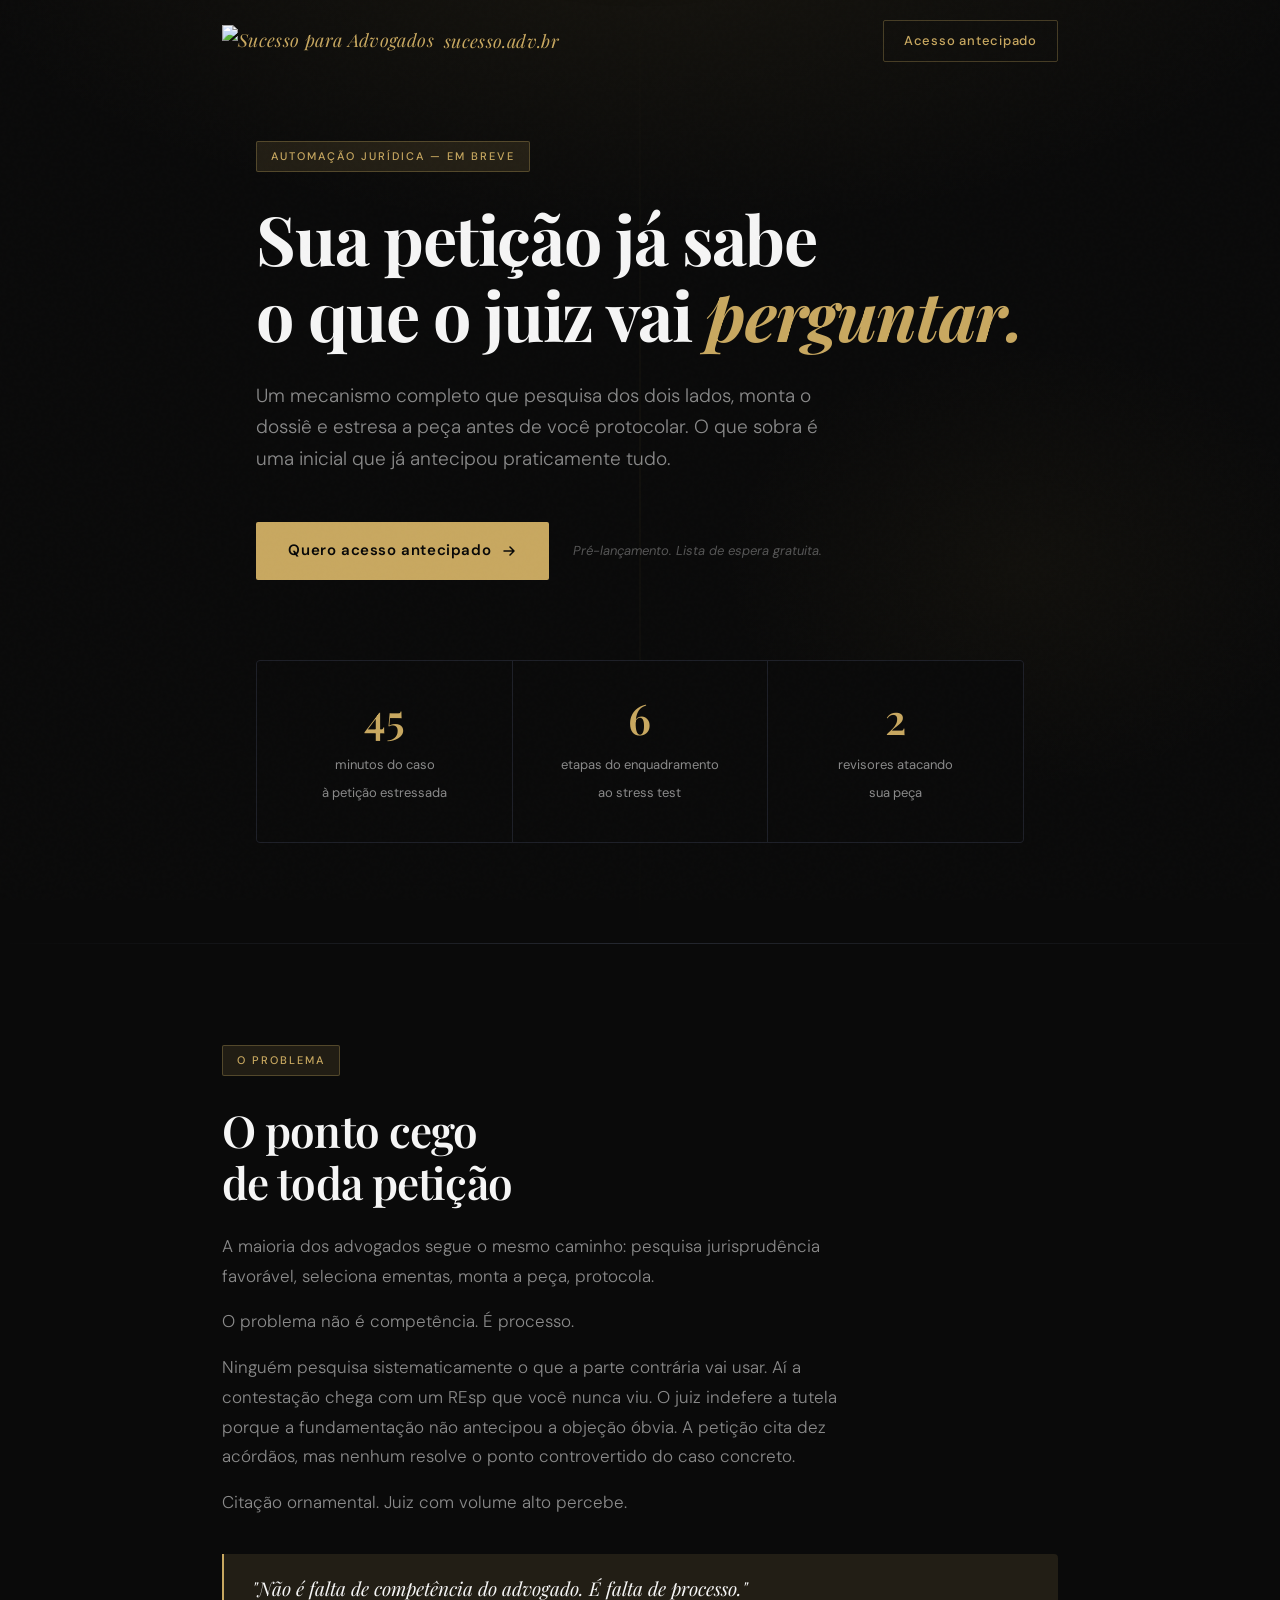
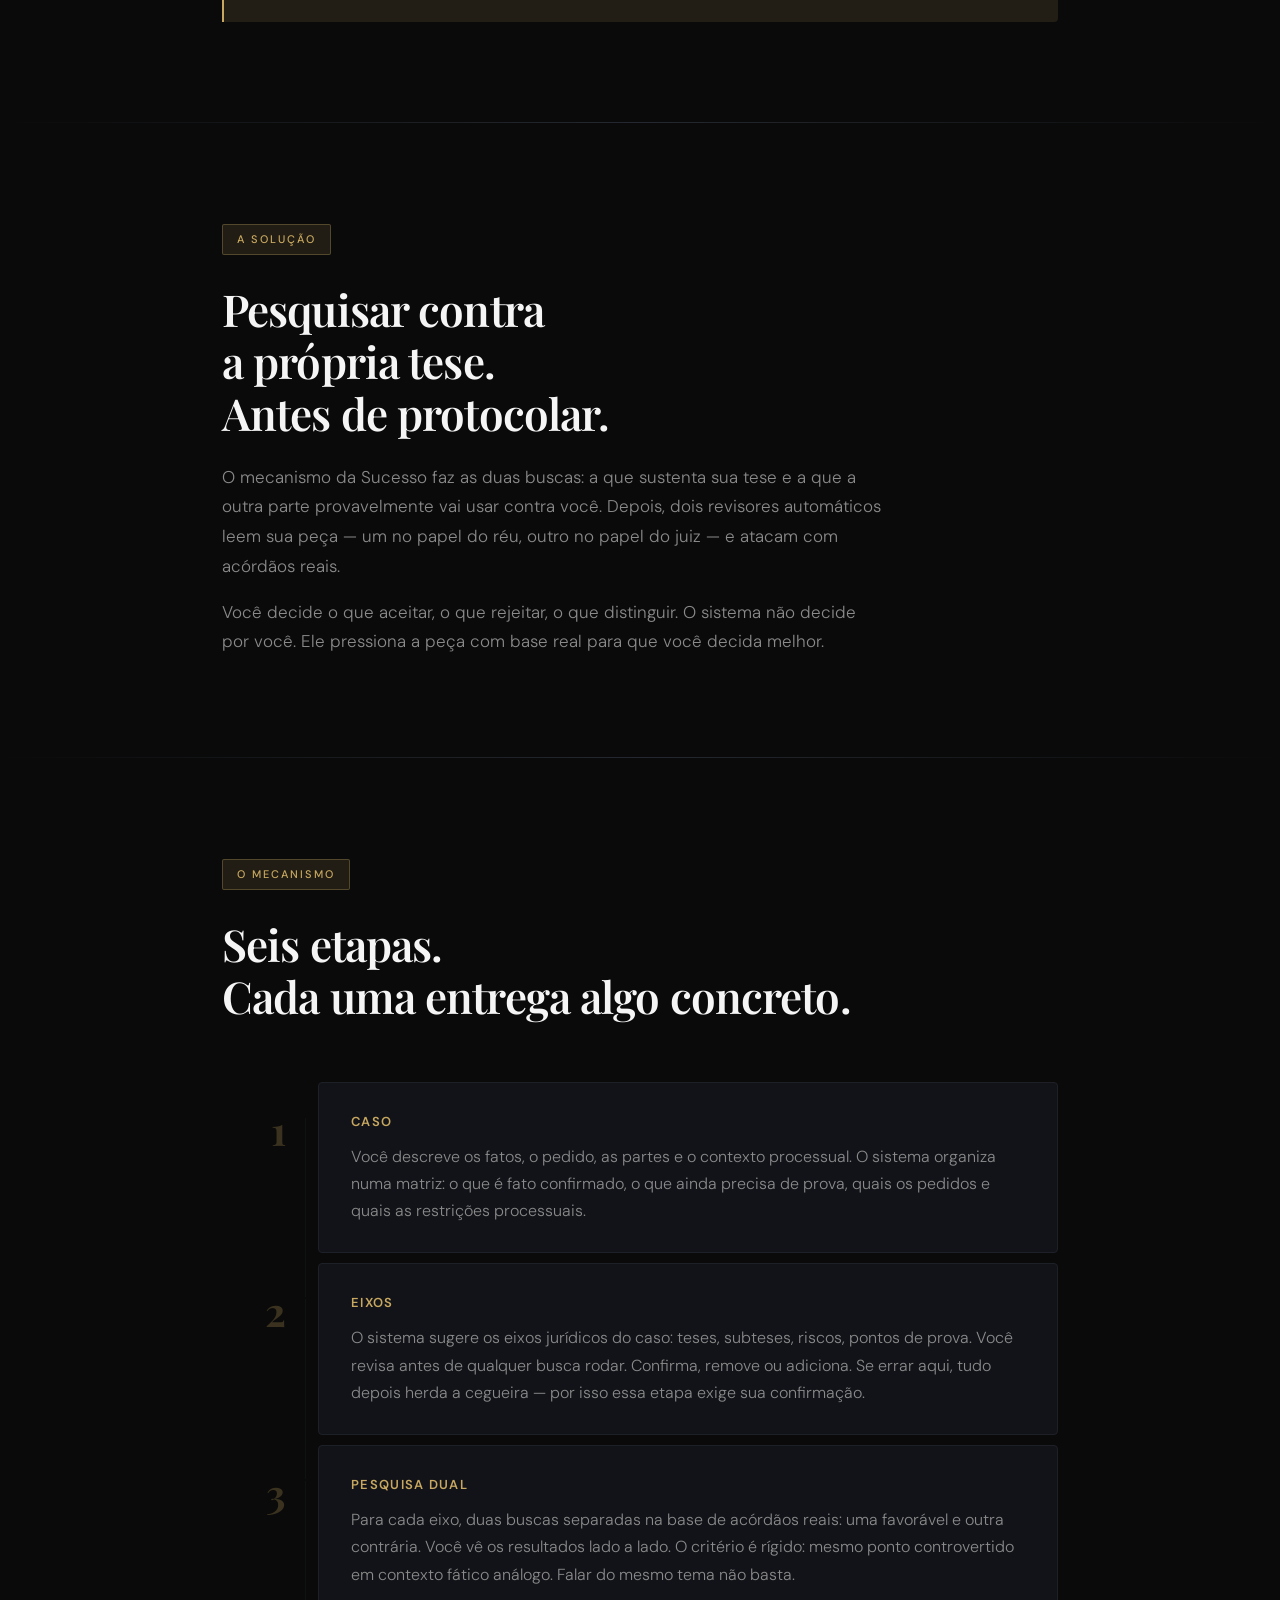
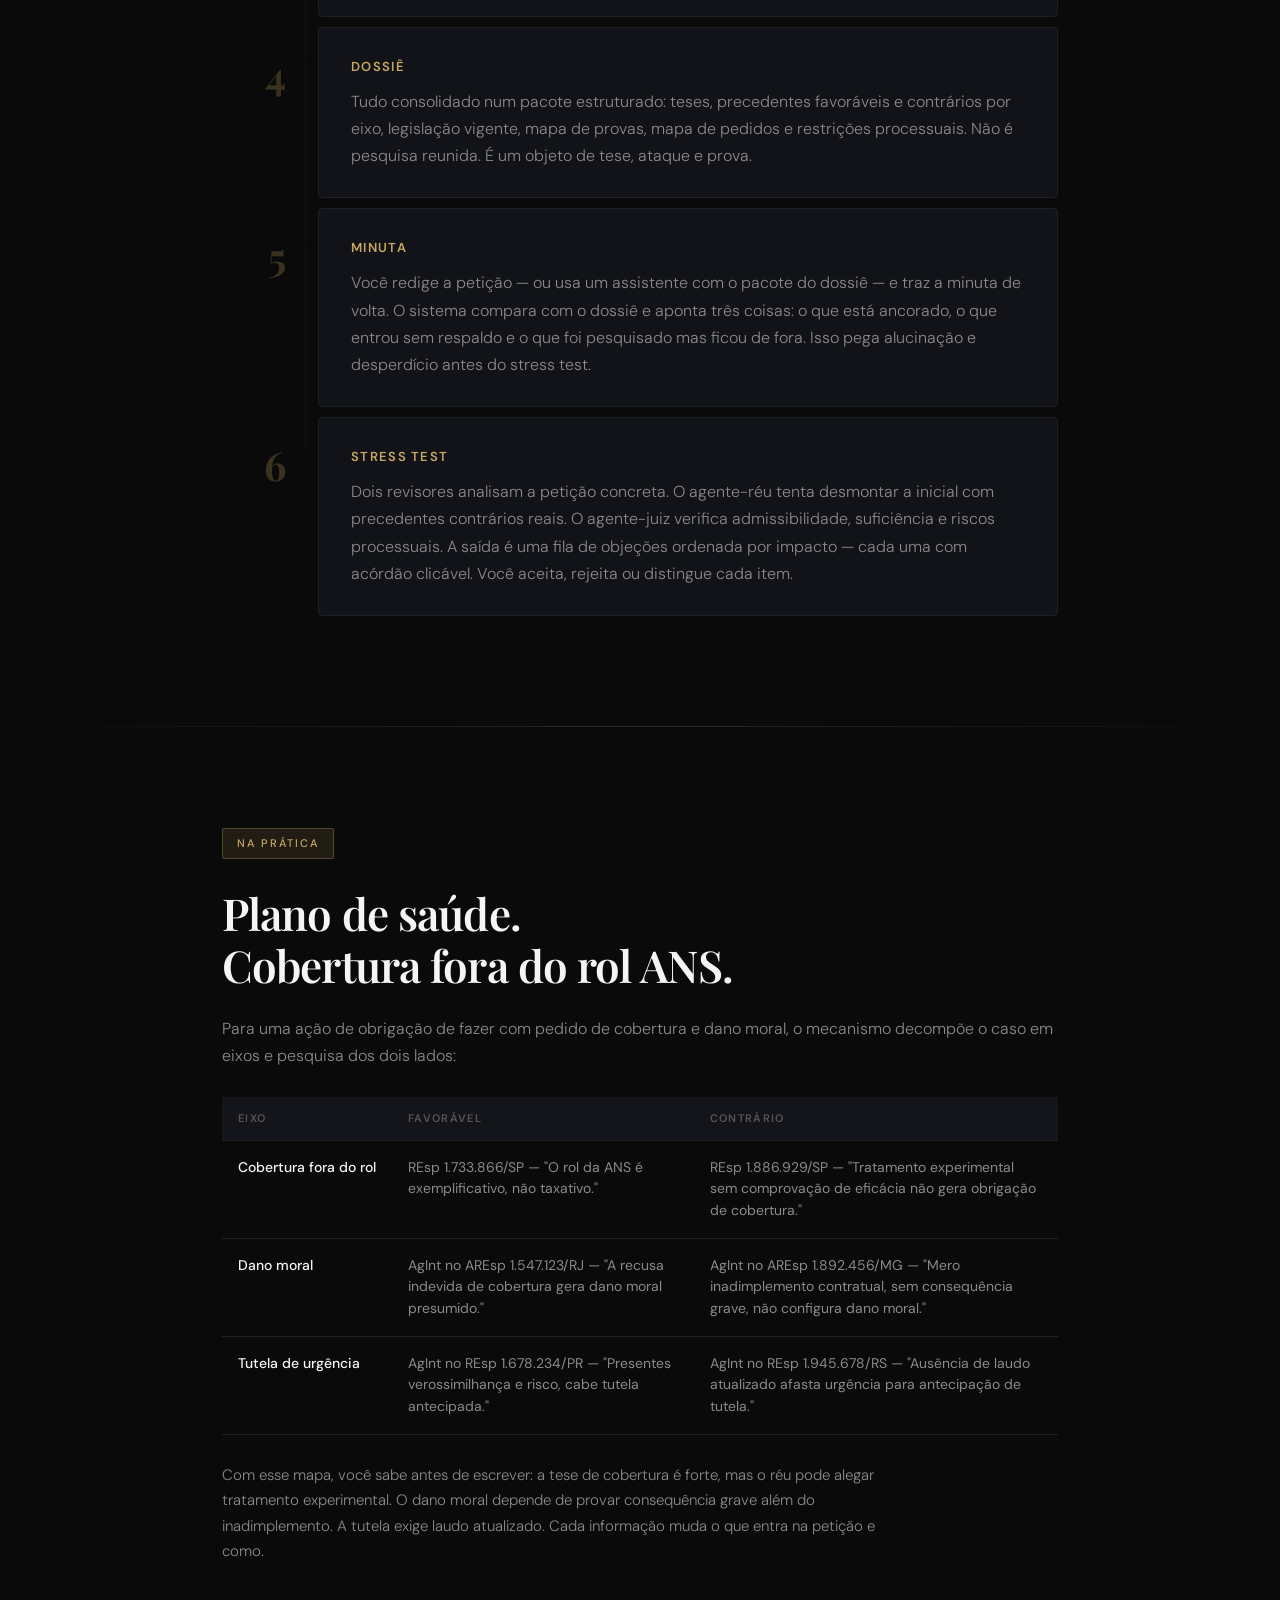
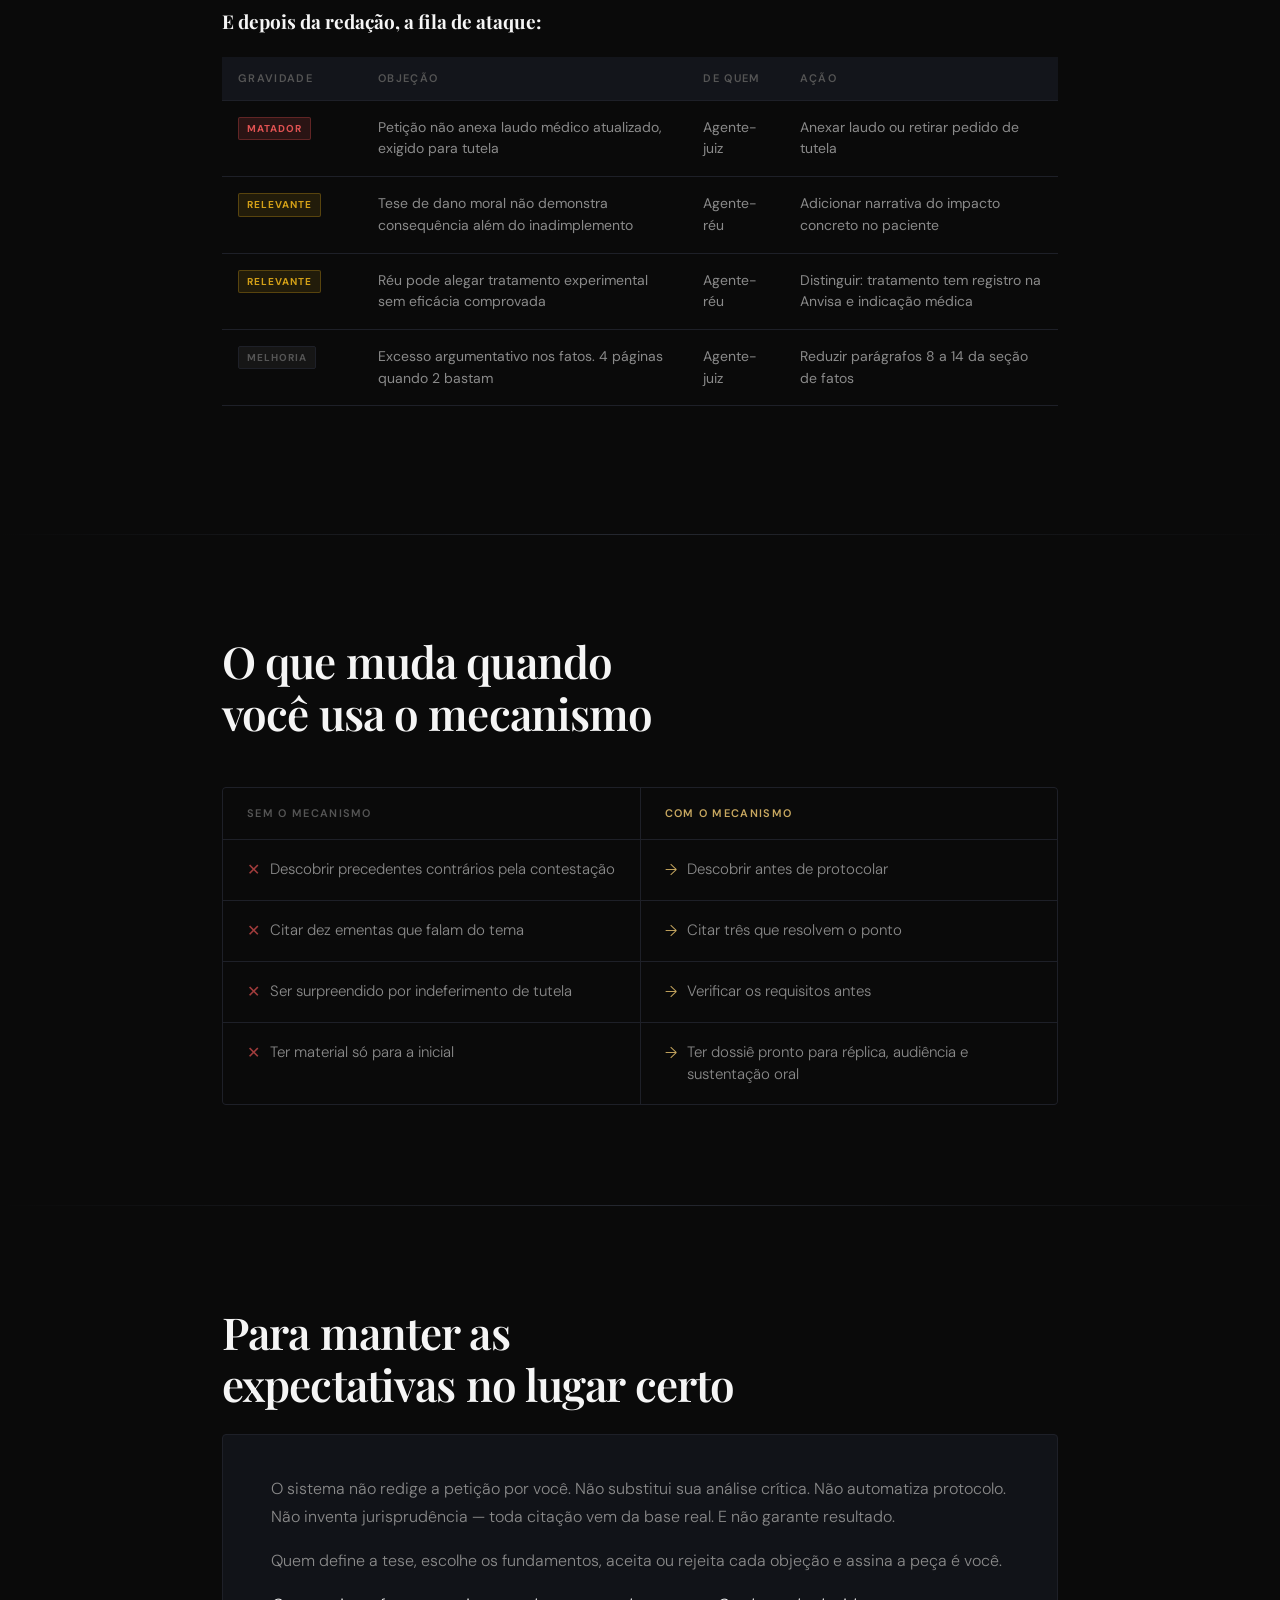
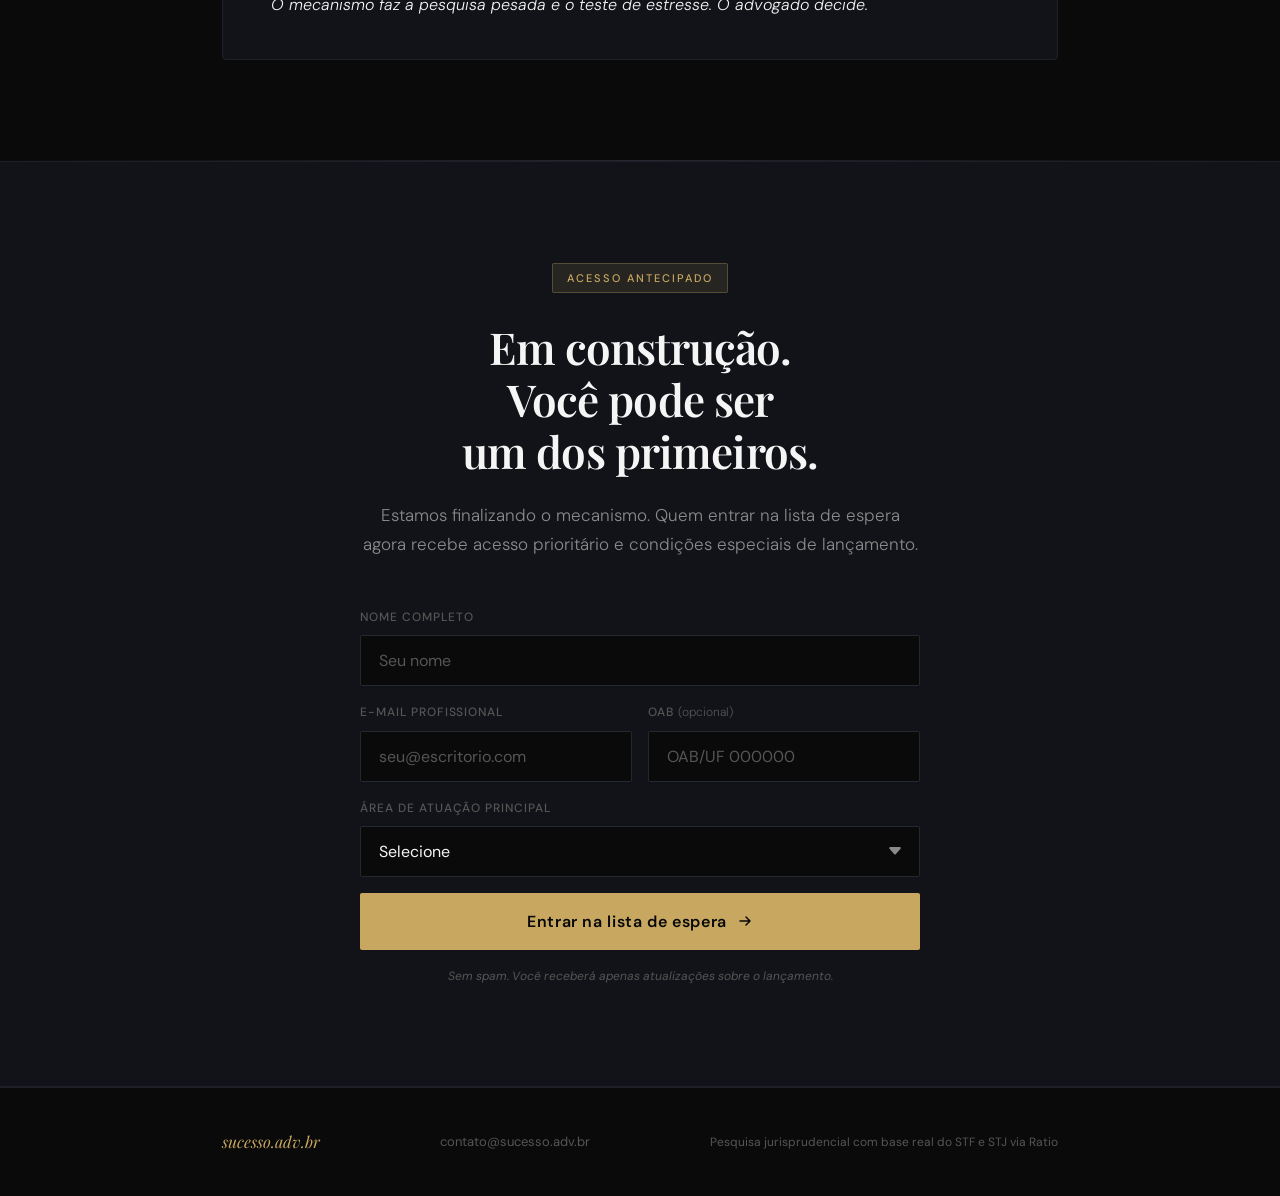
==== juris/index.html @ 4afe109e "Reorganiza: home petição → /juris; página da oficina vira home" ====
<!DOCTYPE html>
<html lang="pt-BR">
<head>
<meta charset="UTF-8">
<meta name="viewport" content="width=device-width, initial-scale=1.0">
<title>Mecanismo de Petição | Sucesso para Advogados</title>
<meta name="description" content="Pesquise dos dois lados, monte o dossiê e estresce sua petição antes de protocolar. Automação jurídica com base real do STF e STJ.">
<meta property="og:title" content="Mecanismo de Petição | Sucesso para Advogados">
<meta property="og:description" content="Pesquise dos dois lados, monte o dossiê e estresce sua petição antes de protocolar. Automação jurídica com base real do STF e STJ.">
<meta property="og:image" content="https://sucesso.adv.br/og-image.jpg">
  <meta name="twitter:card" content="summary_large_image">
  <meta name="twitter:image" content="https://sucesso.adv.br/og-image.jpg">
<meta property="og:url" content="https://sucesso.adv.br/juris">
<link rel="icon" type="image/x-icon" href="/favicon.ico">
  <link rel="icon" type="image/png" sizes="32x32" href="/favicon-32.png">
  <link rel="apple-touch-icon" sizes="180x180" href="/favicon-180.png">
  <link rel="preconnect" href="https://fonts.googleapis.com">
<link rel="preconnect" href="https://fonts.gstatic.com" crossorigin>
<link href="https://fonts.googleapis.com/css2?family=Playfair+Display:ital,wght@0,400;0,600;0,700;1,400&family=DM+Sans:ital,opsz,wght@0,9..40,300;0,9..40,400;0,9..40,500;1,9..40,300&display=swap" rel="stylesheet">
<style>
  :root {
    --bg: #0A0A0A;
    --bg-card: #111318;
    --bg-card2: #13151B;
    --text: #F5F5F5;
    --text-muted: #8A8A8A;
    --text-dim: #555;
    --gold: #C8A860;
    --gold-dim: rgba(200,168,96,0.12);
    --gold-border: rgba(200,168,96,0.3);
    --red: #E05252;
    --amber: #D4A017;
    --border: #1E2028;
    --border-light: #252830;
  }

  *, *::before, *::after { box-sizing: border-box; margin: 0; padding: 0; }

  html { scroll-behavior: smooth; }

  body {
    background: var(--bg);
    color: var(--text);
    font-family: 'DM Sans', sans-serif;
    font-size: 17px;
    line-height: 1.7;
    overflow-x: hidden;
  }

  /* ─── GRAIN OVERLAY ─── */
  body::before {
    content: '';
    position: fixed;
    inset: 0;
    background-image: url("data:image/svg+xml,%3Csvg viewBox='0 0 256 256' xmlns='http://www.w3.org/2000/svg'%3E%3Cfilter id='noise'%3E%3CfeTurbulence type='fractalNoise' baseFrequency='0.9' numOctaves='4' stitchTiles='stitch'/%3E%3C/filter%3E%3Crect width='100%25' height='100%25' filter='url(%23noise)' opacity='0.03'/%3E%3C/svg%3E");
    pointer-events: none;
    z-index: 1000;
    opacity: 0.4;
  }

  /* ─── TYPOGRAPHY ─── */
  h1, h2, h3, .serif { font-family: 'Playfair Display', serif; }
  
  .tag {
    display: inline-block;
    font-family: 'DM Sans', sans-serif;
    font-size: 11px;
    font-weight: 500;
    letter-spacing: 0.18em;
    text-transform: uppercase;
    color: var(--gold);
    border: 1px solid var(--gold-border);
    padding: 5px 14px;
    border-radius: 2px;
    background: var(--gold-dim);
    margin-bottom: 28px;
  }

  /* ─── LAYOUT ─── */
  .container {
    max-width: 900px;
    margin: 0 auto;
    padding: 0 32px;
  }

  section { padding: 100px 0; }

  /* ─── NAV ─── */
  nav {
    position: fixed;
    top: 0; left: 0; right: 0;
    z-index: 100;
    padding: 20px 0;
    border-bottom: 1px solid transparent;
    transition: all 0.3s ease;
    background: transparent;
  }
  nav.scrolled {
    background: rgba(10,10,10,0.9);
    border-bottom-color: var(--border);
    backdrop-filter: blur(12px);
  }
  nav .container {
    display: flex;
    justify-content: space-between;
    align-items: center;
  }
  .nav-logo {
    font-family: 'Playfair Display', serif;
    font-size: 18px;
    font-style: italic;
    color: var(--gold);
    text-decoration: none;
    letter-spacing: 0.02em;
    display: flex;
    align-items: center;
    gap: 10px;
  }
  .nav-logo img {
    height: 32px;
    width: auto;
  }
  .nav-cta {
    font-size: 13px;
    color: var(--gold);
    text-decoration: none;
    font-weight: 500;
    letter-spacing: 0.06em;
    border: 1px solid var(--gold-border);
    padding: 9px 20px;
    border-radius: 2px;
    transition: all 0.2s;
  }
  .nav-cta:hover {
    background: var(--gold-dim);
  }

  /* ─── HERO ─── */
  #hero {
    min-height: 100vh;
    display: flex;
    align-items: center;
    padding: 0;
    position: relative;
    overflow: hidden;
  }
  .hero-bg {
    position: absolute;
    inset: 0;
    background: 
      radial-gradient(ellipse 80% 50% at 50% -10%, rgba(201,168,76,0.07) 0%, transparent 70%),
      radial-gradient(ellipse 40% 40% at 80% 60%, rgba(201,168,76,0.04) 0%, transparent 60%);
  }
  .hero-line {
    position: absolute;
    top: 0; bottom: 0;
    left: 50%;
    width: 1px;
    background: linear-gradient(to bottom, transparent, rgba(201,168,76,0.08), transparent);
    transform: translateX(-50%);
  }
  .hero-content {
    position: relative;
    z-index: 2;
    padding: 140px 0 100px;
  }
  .hero-title {
    font-size: clamp(38px, 6vw, 68px);
    line-height: 1.12;
    font-weight: 700;
    color: var(--text);
    margin-bottom: 28px;
    max-width: 780px;
    letter-spacing: -0.02em;
  }
  .hero-title em {
    color: var(--gold);
    font-style: italic;
  }
  .hero-sub {
    font-size: 19px;
    color: var(--text-muted);
    max-width: 600px;
    line-height: 1.65;
    margin-bottom: 48px;
    font-weight: 300;
  }
  .hero-cta-wrap { display: flex; align-items: center; gap: 24px; flex-wrap: wrap; }
  .btn-primary {
    display: inline-flex;
    align-items: center;
    gap: 10px;
    background: var(--gold);
    color: #080808;
    font-family: 'DM Sans', sans-serif;
    font-size: 15px;
    font-weight: 600;
    letter-spacing: 0.04em;
    padding: 16px 32px;
    border-radius: 2px;
    text-decoration: none;
    border: none;
    cursor: pointer;
    transition: all 0.2s;
  }
  .btn-primary:hover { background: #d4b563; transform: translateY(-1px); box-shadow: 0 8px 32px rgba(201,168,76,0.25); }
  .btn-primary svg { transition: transform 0.2s; }
  .btn-primary:hover svg { transform: translateX(4px); }
  .hero-note { font-size: 13px; color: var(--text-dim); font-style: italic; }

  /* ─── METRICS ─── */
  .metrics {
    display: grid;
    grid-template-columns: repeat(3, 1fr);
    gap: 1px;
    margin-top: 80px;
    background: var(--border);
    border: 1px solid var(--border);
    border-radius: 4px;
    overflow: hidden;
  }
  .metric {
    background: var(--bg);
    padding: 36px 32px;
    text-align: center;
  }
  .metric-num {
    font-family: 'Playfair Display', serif;
    font-size: 42px;
    font-weight: 600;
    color: var(--gold);
    display: block;
    line-height: 1;
    margin-bottom: 10px;
  }
  .metric-label { font-size: 13px; color: var(--text-muted); line-height: 1.4; }

  /* ─── SECTIONS COMMON ─── */
  .section-title {
    font-size: clamp(28px, 4vw, 44px);
    font-weight: 600;
    line-height: 1.18;
    margin-bottom: 24px;
    letter-spacing: -0.02em;
  }
  .section-text {
    color: var(--text-muted);
    max-width: 660px;
    font-weight: 300;
    font-size: 17px;
    line-height: 1.75;
  }
  .section-text + .section-text { margin-top: 16px; }
  p + p { margin-top: 16px; }

  /* ─── CALLOUT ─── */
  .callout {
    border-left: 2px solid var(--gold);
    padding: 20px 28px;
    background: var(--gold-dim);
    border-radius: 0 4px 4px 0;
    margin-top: 36px;
    font-family: 'Playfair Display', serif;
    font-size: 19px;
    font-style: italic;
    color: var(--text);
    line-height: 1.5;
  }

  /* ─── DIVIDER ─── */
  .divider {
    height: 1px;
    background: linear-gradient(to right, transparent, var(--border-light), transparent);
    margin: 0;
  }

  /* ─── MECANISMO STEPS ─── */
  .steps { margin-top: 60px; }
  .step {
    display: grid;
    grid-template-columns: 64px 1fr;
    gap: 0 32px;
    margin-bottom: 2px;
    opacity: 0;
    transform: translateY(24px);
    transition: opacity 0.5s ease, transform 0.5s ease;
  }
  .step.visible { opacity: 1; transform: none; }
  .step-number {
    font-family: 'Playfair Display', serif;
    font-size: 40px;
    font-weight: 700;
    color: var(--gold);
    opacity: 0.25;
    line-height: 1;
    padding-top: 28px;
    text-align: right;
    position: relative;
  }
  .step-number::after {
    content: '';
    position: absolute;
    right: -20px;
    top: 36px;
    bottom: -36px;
    width: 1px;
    background: var(--border-light);
  }
  .step:last-child .step-number::after { display: none; }
  .step-body {
    background: var(--bg-card);
    border: 1px solid var(--border);
    border-radius: 4px;
    padding: 28px 32px;
    margin-bottom: 8px;
    transition: border-color 0.2s;
  }
  .step-body:hover { border-color: var(--gold-border); }
  .step-title {
    font-family: 'DM Sans', sans-serif;
    font-size: 13px;
    font-weight: 600;
    letter-spacing: 0.1em;
    text-transform: uppercase;
    color: var(--gold);
    margin-bottom: 10px;
  }
  .step-desc {
    font-size: 16px;
    color: var(--text-muted);
    font-weight: 300;
    line-height: 1.7;
  }

  /* ─── EXAMPLE ─── */
  .example-intro {
    color: var(--text-muted);
    font-size: 16px;
    margin-bottom: 28px;
    font-weight: 300;
  }
  .table-wrap { overflow-x: auto; margin-bottom: 28px; }
  table {
    width: 100%;
    border-collapse: collapse;
    font-size: 14px;
    min-width: 560px;
  }
  thead th {
    text-align: left;
    padding: 12px 16px;
    font-size: 11px;
    font-weight: 600;
    letter-spacing: 0.12em;
    text-transform: uppercase;
    color: var(--text-dim);
    border-bottom: 1px solid var(--border);
    background: var(--bg-card2);
  }
  tbody td {
    padding: 16px;
    border-bottom: 1px solid var(--border);
    vertical-align: top;
    color: var(--text-muted);
    line-height: 1.55;
  }
  tbody td:first-child {
    color: var(--text);
    font-weight: 500;
    white-space: nowrap;
    width: 140px;
  }
  tbody tr:hover td { background: rgba(255,255,255,0.01); }

  .table-note {
    color: var(--text-muted);
    font-size: 15px;
    font-weight: 300;
    line-height: 1.7;
    margin-bottom: 40px;
    max-width: 660px;
  }

  /* Attack table */
  .attack-title {
    font-size: 19px;
    font-family: 'Playfair Display', serif;
    margin-bottom: 20px;
    color: var(--text);
  }
  .badge {
    display: inline-block;
    font-size: 10px;
    font-weight: 700;
    letter-spacing: 0.1em;
    padding: 3px 8px;
    border-radius: 2px;
    white-space: nowrap;
  }
  .badge-red { background: rgba(224,82,82,0.15); color: var(--red); border: 1px solid rgba(224,82,82,0.3); }
  .badge-amber { background: rgba(212,160,23,0.12); color: var(--amber); border: 1px solid rgba(212,160,23,0.3); }
  .badge-gray { background: rgba(255,255,255,0.05); color: var(--text-dim); border: 1px solid var(--border); }

  /* ─── BEFORE/AFTER ─── */
  .ba-grid {
    display: grid;
    grid-template-columns: 1fr 1fr;
    gap: 1px;
    background: var(--border);
    border: 1px solid var(--border);
    border-radius: 4px;
    overflow: hidden;
    margin-top: 48px;
  }
  .ba-col { background: var(--bg); padding: 0; }
  .ba-header {
    padding: 16px 24px;
    font-size: 11px;
    font-weight: 600;
    letter-spacing: 0.12em;
    text-transform: uppercase;
    border-bottom: 1px solid var(--border);
  }
  .ba-header.before { color: var(--text-dim); }
  .ba-header.after { color: var(--gold); }
  .ba-item {
    padding: 18px 24px;
    font-size: 15px;
    color: var(--text-muted);
    border-bottom: 1px solid var(--border);
    font-weight: 300;
    line-height: 1.5;
    display: flex;
    align-items: flex-start;
    gap: 10px;
  }
  .ba-item:last-child { border-bottom: none; }
  .ba-item.before .ba-icon { color: var(--red); opacity: 0.7; font-size: 16px; flex-shrink: 0; }
  .ba-item.after .ba-icon { color: var(--gold); font-size: 16px; flex-shrink: 0; }

  /* ─── DISCLAIMER ─── */
  .disclaimer-box {
    background: var(--bg-card);
    border: 1px solid var(--border);
    border-radius: 4px;
    padding: 40px 48px;
    margin-top: 0;
  }
  .disclaimer-box p { color: var(--text-muted); font-weight: 300; font-size: 16px; line-height: 1.75; margin-bottom: 14px; }
  .disclaimer-box p:last-child { margin-bottom: 0; color: var(--text); font-style: italic; font-family: 'DM Sans', sans-serif; font-size: 16px; }

  /* ─── FORM / CTA ─── */
  #waitlist {
    background: var(--bg-card);
    border-top: 1px solid var(--border);
    border-bottom: 1px solid var(--border);
  }
  .form-wrap {
    max-width: 560px;
    margin: 48px auto 0;
  }
  .form-row { margin-bottom: 16px; }
  .form-row label {
    display: block;
    font-size: 12px;
    font-weight: 500;
    letter-spacing: 0.08em;
    text-transform: uppercase;
    color: var(--text-dim);
    margin-bottom: 8px;
  }
  .form-row input,
  .form-row select {
    width: 100%;
    background: var(--bg);
    border: 1px solid var(--border-light);
    color: var(--text);
    font-family: 'DM Sans', sans-serif;
    font-size: 16px;
    padding: 14px 18px;
    border-radius: 2px;
    outline: none;
    transition: border-color 0.2s;
    appearance: none;
    -webkit-appearance: none;
  }
  .form-row input::placeholder { color: var(--text-dim); }
  .form-row input:focus,
  .form-row select:focus { border-color: var(--gold-border); }
  .form-row select { cursor: pointer; background-image: url("data:image/svg+xml,%3Csvg xmlns='http://www.w3.org/2000/svg' width='16' height='16' fill='%238A8A8A' viewBox='0 0 16 16'%3E%3Cpath d='M7.247 11.14 2.451 5.658C1.885 5.013 2.345 4 3.204 4h9.592a1 1 0 0 1 .753 1.659l-4.796 5.48a1 1 0 0 1-1.506 0z'/%3E%3C/svg%3E"); background-repeat: no-repeat; background-position: right 16px center; padding-right: 44px; }
  .form-grid { display: grid; grid-template-columns: 1fr 1fr; gap: 16px; }
  .btn-form {
    width: 100%;
    display: flex;
    align-items: center;
    justify-content: center;
    gap: 10px;
    background: var(--gold);
    color: #080808;
    font-family: 'DM Sans', sans-serif;
    font-size: 16px;
    font-weight: 600;
    padding: 18px;
    border-radius: 2px;
    border: none;
    cursor: pointer;
    transition: all 0.2s;
    letter-spacing: 0.04em;
    margin-top: 8px;
  }
  .btn-form:hover { background: #d4b563; transform: translateY(-1px); box-shadow: 0 8px 32px rgba(201,168,76,0.2); }
  .btn-form:disabled { opacity: 0.6; cursor: not-allowed; transform: none; }
  .form-fine {
    text-align: center;
    font-size: 12px;
    color: var(--text-dim);
    font-style: italic;
    margin-top: 16px;
  }
  .form-success {
    display: none;
    text-align: center;
    padding: 40px 0;
  }
  .form-success .success-icon { font-size: 40px; display: block; margin-bottom: 20px; }
  .form-success p { color: var(--text-muted); font-size: 16px; }
  .form-success strong { display: block; font-family: 'Playfair Display', serif; font-size: 26px; color: var(--text); margin-bottom: 12px; }

  /* ─── FOOTER ─── */
  footer {
    padding: 40px 0;
    border-top: 1px solid var(--border);
  }
  .footer-inner {
    display: flex;
    align-items: center;
    justify-content: space-between;
    flex-wrap: wrap;
    gap: 16px;
  }
  .footer-logo {
    font-family: 'Playfair Display', serif;
    font-style: italic;
    color: var(--gold);
    font-size: 16px;
  }
  .footer-links { display: flex; gap: 24px; flex-wrap: wrap; }
  .footer-links a { font-size: 13px; color: var(--text-dim); text-decoration: none; }
  .footer-links a:hover { color: var(--text-muted); }
  .footer-credit { font-size: 12px; color: var(--text-dim); }
  .footer-credit a { color: var(--text-dim); }

  /* ─── SCROLL REVEAL ─── */
  .reveal {
    opacity: 0;
    transform: translateY(28px);
    transition: opacity 0.6s ease, transform 0.6s ease;
  }
  .reveal.visible { opacity: 1; transform: none; }

  /* ─── RESPONSIVE ─── */
  @media (max-width: 640px) {
    section { padding: 70px 0; }
    .container { padding: 0 20px; }
    .metrics { grid-template-columns: 1fr; }
    .ba-grid { grid-template-columns: 1fr; }
    .form-grid { grid-template-columns: 1fr; }
    .hero-title { font-size: 32px; }
    .hero-sub { font-size: 17px; }
    .disclaimer-box { padding: 28px 24px; }
    .step { grid-template-columns: 48px 1fr; gap: 0 20px; }
    .step-number { font-size: 28px; }
    .footer-inner { flex-direction: column; text-align: center; }
  }
</style>
</head>
<body>

<!-- NAV -->
<nav id="nav">
  <div class="container">
    <a href="#" class="nav-logo"><img src="logo.png" alt="Sucesso para Advogados">sucesso.adv.br</a>
    <a href="#waitlist" class="nav-cta">Acesso antecipado</a>
  </div>
</nav>

<!-- HERO -->
<section id="hero">
  <div class="hero-bg"></div>
  <div class="hero-line"></div>
  <div class="container">
    <div class="hero-content">
      <div class="tag">Automação Jurídica — Em Breve</div>
      <h1 class="hero-title">
        Sua petição já sabe<br>o que o juiz vai <em>perguntar.</em>
      </h1>
      <p class="hero-sub">
        Um mecanismo completo que pesquisa dos dois lados, monta o dossiê e estresa a peça antes de você protocolar. O que sobra é uma inicial que já antecipou praticamente tudo.
      </p>
      <div class="hero-cta-wrap">
        <a href="#waitlist" class="btn-primary">
          Quero acesso antecipado
          <svg width="16" height="16" viewBox="0 0 16 16" fill="none">
            <path d="M3 8h10M9 4l4 4-4 4" stroke="currentColor" stroke-width="1.5" stroke-linecap="round" stroke-linejoin="round"/>
          </svg>
        </a>
        <span class="hero-note">Pré-lançamento. Lista de espera gratuita.</span>
      </div>

      <div class="metrics reveal">
        <div class="metric">
          <span class="metric-num" data-target="45">0</span>
          <span class="metric-label">minutos do caso<br>à petição estressada</span>
        </div>
        <div class="metric">
          <span class="metric-num" data-target="6">0</span>
          <span class="metric-label">etapas do enquadramento<br>ao stress test</span>
        </div>
        <div class="metric">
          <span class="metric-num" data-target="2">0</span>
          <span class="metric-label">revisores atacando<br>sua peça</span>
        </div>
      </div>
    </div>
  </div>
</section>

<div class="divider"></div>

<!-- PROBLEMA -->
<section id="problema">
  <div class="container">
    <div class="reveal">
      <div class="tag">O Problema</div>
      <h2 class="section-title">O ponto cego<br>de toda petição</h2>
    </div>
    <div class="section-text reveal">
      <p>A maioria dos advogados segue o mesmo caminho: pesquisa jurisprudência favorável, seleciona ementas, monta a peça, protocola.</p>
      <p>O problema não é competência. É processo.</p>
      <p>Ninguém pesquisa sistematicamente o que a parte contrária vai usar. Aí a contestação chega com um REsp que você nunca viu. O juiz indefere a tutela porque a fundamentação não antecipou a objeção óbvia. A petição cita dez acórdãos, mas nenhum resolve o ponto controvertido do caso concreto.</p>
      <p>Citação ornamental. Juiz com volume alto percebe.</p>
    </div>
    <div class="callout reveal">
      "Não é falta de competência do advogado. É falta de processo."
    </div>
  </div>
</section>

<div class="divider"></div>

<!-- SOLUÇÃO -->
<section id="solucao">
  <div class="container">
    <div class="reveal">
      <div class="tag">A Solução</div>
      <h2 class="section-title">Pesquisar contra<br>a própria tese.<br>Antes de protocolar.</h2>
    </div>
    <div class="section-text reveal">
      <p>O mecanismo da Sucesso faz as duas buscas: a que sustenta sua tese e a que a outra parte provavelmente vai usar contra você. Depois, dois revisores automáticos leem sua peça — um no papel do réu, outro no papel do juiz — e atacam com acórdãos reais.</p>
      <p>Você decide o que aceitar, o que rejeitar, o que distinguir. O sistema não decide por você. Ele pressiona a peça com base real para que você decida melhor.</p>
    </div>
  </div>
</section>

<div class="divider"></div>

<!-- MECANISMO -->
<section id="mecanismo">
  <div class="container">
    <div class="reveal">
      <div class="tag">O Mecanismo</div>
      <h2 class="section-title">Seis etapas.<br>Cada uma entrega algo concreto.</h2>
    </div>

    <div class="steps">
      <div class="step">
        <div class="step-number">1</div>
        <div class="step-body">
          <div class="step-title">Caso</div>
          <p class="step-desc">Você descreve os fatos, o pedido, as partes e o contexto processual. O sistema organiza numa matriz: o que é fato confirmado, o que ainda precisa de prova, quais os pedidos e quais as restrições processuais.</p>
        </div>
      </div>
      <div class="step">
        <div class="step-number">2</div>
        <div class="step-body">
          <div class="step-title">Eixos</div>
          <p class="step-desc">O sistema sugere os eixos jurídicos do caso: teses, subteses, riscos, pontos de prova. Você revisa antes de qualquer busca rodar. Confirma, remove ou adiciona. Se errar aqui, tudo depois herda a cegueira — por isso essa etapa exige sua confirmação.</p>
        </div>
      </div>
      <div class="step">
        <div class="step-number">3</div>
        <div class="step-body">
          <div class="step-title">Pesquisa Dual</div>
          <p class="step-desc">Para cada eixo, duas buscas separadas na base de acórdãos reais: uma favorável e outra contrária. Você vê os resultados lado a lado. O critério é rígido: mesmo ponto controvertido em contexto fático análogo. Falar do mesmo tema não basta.</p>
        </div>
      </div>
      <div class="step">
        <div class="step-number">4</div>
        <div class="step-body">
          <div class="step-title">Dossiê</div>
          <p class="step-desc">Tudo consolidado num pacote estruturado: teses, precedentes favoráveis e contrários por eixo, legislação vigente, mapa de provas, mapa de pedidos e restrições processuais. Não é pesquisa reunida. É um objeto de tese, ataque e prova.</p>
        </div>
      </div>
      <div class="step">
        <div class="step-number">5</div>
        <div class="step-body">
          <div class="step-title">Minuta</div>
          <p class="step-desc">Você redige a petição — ou usa um assistente com o pacote do dossiê — e traz a minuta de volta. O sistema compara com o dossiê e aponta três coisas: o que está ancorado, o que entrou sem respaldo e o que foi pesquisado mas ficou de fora. Isso pega alucinação e desperdício antes do stress test.</p>
        </div>
      </div>
      <div class="step">
        <div class="step-number">6</div>
        <div class="step-body">
          <div class="step-title">Stress Test</div>
          <p class="step-desc">Dois revisores analisam a petição concreta. O agente-réu tenta desmontar a inicial com precedentes contrários reais. O agente-juiz verifica admissibilidade, suficiência e riscos processuais. A saída é uma fila de objeções ordenada por impacto — cada uma com acórdão clicável. Você aceita, rejeita ou distingue cada item.</p>
        </div>
      </div>
    </div>
  </div>
</section>

<div class="divider"></div>

<!-- EXEMPLO -->
<section id="exemplo">
  <div class="container">
    <div class="reveal">
      <div class="tag">Na Prática</div>
      <h2 class="section-title">Plano de saúde.<br>Cobertura fora do rol ANS.</h2>
    </div>
    <p class="example-intro reveal">Para uma ação de obrigação de fazer com pedido de cobertura e dano moral, o mecanismo decompõe o caso em eixos e pesquisa dos dois lados:</p>

    <div class="table-wrap reveal">
      <table>
        <thead>
          <tr>
            <th>Eixo</th>
            <th>Favorável</th>
            <th>Contrário</th>
          </tr>
        </thead>
        <tbody>
          <tr>
            <td>Cobertura fora do rol</td>
            <td>REsp 1.733.866/SP — "O rol da ANS é exemplificativo, não taxativo."</td>
            <td>REsp 1.886.929/SP — "Tratamento experimental sem comprovação de eficácia não gera obrigação de cobertura."</td>
          </tr>
          <tr>
            <td>Dano moral</td>
            <td>AgInt no AREsp 1.547.123/RJ — "A recusa indevida de cobertura gera dano moral presumido."</td>
            <td>AgInt no AREsp 1.892.456/MG — "Mero inadimplemento contratual, sem consequência grave, não configura dano moral."</td>
          </tr>
          <tr>
            <td>Tutela de urgência</td>
            <td>AgInt no REsp 1.678.234/PR — "Presentes verossimilhança e risco, cabe tutela antecipada."</td>
            <td>AgInt no REsp 1.945.678/RS — "Ausência de laudo atualizado afasta urgência para antecipação de tutela."</td>
          </tr>
        </tbody>
      </table>
    </div>

    <p class="table-note reveal">Com esse mapa, você sabe antes de escrever: a tese de cobertura é forte, mas o réu pode alegar tratamento experimental. O dano moral depende de provar consequência grave além do inadimplemento. A tutela exige laudo atualizado. Cada informação muda o que entra na petição e como.</p>

    <h3 class="attack-title reveal">E depois da redação, a fila de ataque:</h3>

    <div class="table-wrap reveal">
      <table>
        <thead>
          <tr>
            <th>Gravidade</th>
            <th>Objeção</th>
            <th>De quem</th>
            <th>Ação</th>
          </tr>
        </thead>
        <tbody>
          <tr>
            <td><span class="badge badge-red">MATADOR</span></td>
            <td>Petição não anexa laudo médico atualizado, exigido para tutela</td>
            <td>Agente-juiz</td>
            <td>Anexar laudo ou retirar pedido de tutela</td>
          </tr>
          <tr>
            <td><span class="badge badge-amber">RELEVANTE</span></td>
            <td>Tese de dano moral não demonstra consequência além do inadimplemento</td>
            <td>Agente-réu</td>
            <td>Adicionar narrativa do impacto concreto no paciente</td>
          </tr>
          <tr>
            <td><span class="badge badge-amber">RELEVANTE</span></td>
            <td>Réu pode alegar tratamento experimental sem eficácia comprovada</td>
            <td>Agente-réu</td>
            <td>Distinguir: tratamento tem registro na Anvisa e indicação médica</td>
          </tr>
          <tr>
            <td><span class="badge badge-gray">MELHORIA</span></td>
            <td>Excesso argumentativo nos fatos. 4 páginas quando 2 bastam</td>
            <td>Agente-juiz</td>
            <td>Reduzir parágrafos 8 a 14 da seção de fatos</td>
          </tr>
        </tbody>
      </table>
    </div>
  </div>
</section>

<div class="divider"></div>

<!-- ANTES/DEPOIS -->
<section id="mudanca">
  <div class="container">
    <div class="reveal">
      <h2 class="section-title">O que muda quando<br>você usa o mecanismo</h2>
    </div>
    <div class="ba-grid reveal">
      <div class="ba-col">
        <div class="ba-header before">Sem o mecanismo</div>
        <div class="ba-item before"><span class="ba-icon">✕</span> Descobrir precedentes contrários pela contestação</div>
        <div class="ba-item before"><span class="ba-icon">✕</span> Citar dez ementas que falam do tema</div>
        <div class="ba-item before"><span class="ba-icon">✕</span> Ser surpreendido por indeferimento de tutela</div>
        <div class="ba-item before"><span class="ba-icon">✕</span> Ter material só para a inicial</div>
      </div>
      <div class="ba-col">
        <div class="ba-header after">Com o mecanismo</div>
        <div class="ba-item after"><span class="ba-icon">→</span> Descobrir antes de protocolar</div>
        <div class="ba-item after"><span class="ba-icon">→</span> Citar três que resolvem o ponto</div>
        <div class="ba-item after"><span class="ba-icon">→</span> Verificar os requisitos antes</div>
        <div class="ba-item after"><span class="ba-icon">→</span> Ter dossiê pronto para réplica, audiência e sustentação oral</div>
      </div>
    </div>
  </div>
</section>

<div class="divider"></div>

<!-- DISCLAIMER -->
<section id="disclaimer">
  <div class="container">
    <div class="reveal">
      <h2 class="section-title">Para manter as<br>expectativas no lugar certo</h2>
    </div>
    <div class="disclaimer-box reveal">
      <p>O sistema não redige a petição por você. Não substitui sua análise crítica. Não automatiza protocolo. Não inventa jurisprudência — toda citação vem da base real. E não garante resultado.</p>
      <p>Quem define a tese, escolhe os fundamentos, aceita ou rejeita cada objeção e assina a peça é você.</p>
      <p>O mecanismo faz a pesquisa pesada e o teste de estresse. O advogado decide.</p>
    </div>
  </div>
</section>

<div class="divider"></div>

<!-- WAITLIST / CTA -->
<section id="waitlist">
  <div class="container">
    <div class="reveal" style="text-align:center; max-width: 560px; margin: 0 auto;">
      <div class="tag">Acesso Antecipado</div>
      <h2 class="section-title">Em construção.<br>Você pode ser<br>um dos primeiros.</h2>
      <p style="color: var(--text-muted); font-weight: 300; font-size: 17px; line-height: 1.7;">
        Estamos finalizando o mecanismo. Quem entrar na lista de espera agora recebe acesso prioritário e condições especiais de lançamento.
      </p>
    </div>

    <div class="form-wrap">
      <form id="waitlist-form" class="reveal">
        <div class="form-row">
          <label>Nome completo</label>
          <input type="text" name="nome" placeholder="Seu nome" required>
        </div>
        <div class="form-grid">
          <div class="form-row">
            <label>E-mail profissional</label>
            <input type="email" name="email" placeholder="seu@escritorio.com" required>
          </div>
          <div class="form-row">
            <label>OAB <span style="font-weight:300;text-transform:none;letter-spacing:0">(opcional)</span></label>
            <input type="text" name="oab" placeholder="OAB/UF 000000">
          </div>
        </div>
        <div class="form-row">
          <label>Área de atuação principal</label>
          <select name="area" required>
            <option value="" disabled selected>Selecione</option>
            <option value="Cível">Cível</option>
            <option value="Trabalhista">Trabalhista</option>
            <option value="Previdenciário">Previdenciário</option>
            <option value="Criminal">Criminal</option>
            <option value="Outro">Outro</option>
          </select>
        </div>
        <button type="submit" class="btn-form" id="submit-btn">
          <span id="btn-text">Entrar na lista de espera</span>
          <svg id="btn-arrow" width="16" height="16" viewBox="0 0 16 16" fill="none">
            <path d="M3 8h10M9 4l4 4-4 4" stroke="currentColor" stroke-width="1.5" stroke-linecap="round" stroke-linejoin="round"/>
          </svg>
          <svg id="btn-spin" style="display:none;animation:spin 1s linear infinite" width="16" height="16" viewBox="0 0 16 16" fill="none">
            <path d="M8 2a6 6 0 1 1-6 6" stroke="currentColor" stroke-width="1.5" stroke-linecap="round"/>
          </svg>
        </button>
        <p class="form-fine">Sem spam. Você receberá apenas atualizações sobre o lançamento.</p>
      </form>

      <div class="form-success" id="form-success">
        <span class="success-icon">✓</span>
        <strong>Você está na lista.</strong>
        <p>Avisaremos quando o acesso antecipado abrir.</p>
      </div>
    </div>
  </div>
</section>

<!-- FOOTER -->
<footer>
  <div class="container">
    <div class="footer-inner">
      <span class="footer-logo">sucesso.adv.br</span>
      <div class="footer-links">
        <a href="mailto:contato@sucesso.adv.br">contato@sucesso.adv.br</a>
      </div>
      <span class="footer-credit">
        Pesquisa jurisprudencial com base real do STF e STJ via Ratio
      </span>
    </div>
  </div>
</footer>

<style>
@keyframes spin { from { transform: rotate(0deg); } to { transform: rotate(360deg); } }
</style>

<script>
// NAV scroll
const nav = document.getElementById('nav');
window.addEventListener('scroll', () => {
  nav.classList.toggle('scrolled', window.scrollY > 40);
});

// Reveal on scroll
const reveals = document.querySelectorAll('.reveal, .step');
const observer = new IntersectionObserver((entries) => {
  entries.forEach((e, i) => {
    if (e.isIntersecting) {
      setTimeout(() => e.target.classList.add('visible'), e.target.classList.contains('step') ? i * 80 : 0);
      observer.unobserve(e.target);
    }
  });
}, { threshold: 0.1 });
reveals.forEach(el => observer.observe(el));

// Counter animation
function animateCounter(el, target, suffix = '') {
  const dur = 1400;
  const start = performance.now();
  const update = (now) => {
    const progress = Math.min((now - start) / dur, 1);
    const eased = 1 - Math.pow(1 - progress, 3);
    el.textContent = Math.round(eased * target) + suffix;
    if (progress < 1) requestAnimationFrame(update);
  };
  requestAnimationFrame(update);
}

const metrics = document.querySelector('.metrics');
if (metrics) {
  const metObs = new IntersectionObserver(([entry]) => {
    if (entry.isIntersecting) {
      document.querySelectorAll('[data-target]').forEach(el => {
        const targets = { '45': '45', '6': '6', '2': '2' };
        animateCounter(el, parseInt(el.dataset.target));
      });
      metObs.unobserve(metrics);
    }
  }, { threshold: 0.3 });
  metObs.observe(metrics);
}

// Form
document.getElementById('waitlist-form').addEventListener('submit', async function(e) {
  e.preventDefault();
  const btn = document.getElementById('submit-btn');
  const arrow = document.getElementById('btn-arrow');
  const spin = document.getElementById('btn-spin');
  const text = document.getElementById('btn-text');

  btn.disabled = true;
  arrow.style.display = 'none';
  spin.style.display = 'block';
  text.textContent = 'Enviando...';

  const fd = new FormData(this);
  const data = Object.fromEntries(fd);

  try {
    // POST to api-formularios
    const r = await fetch('/api/waitlist', {
      method: 'POST',
      headers: { 'Content-Type': 'application/json' },
      body: JSON.stringify({ ...data, timestamp: new Date().toISOString(), source: 'sucesso.adv.br' })
    });

    document.getElementById('waitlist-form').style.display = 'none';
    document.getElementById('form-success').style.display = 'block';
  } catch (err) {
    // Fallback: send via mailto or just show success (pre-launch)
    document.getElementById('waitlist-form').style.display = 'none';
    document.getElementById('form-success').style.display = 'block';
  }
});
</script>
</body>
</html>
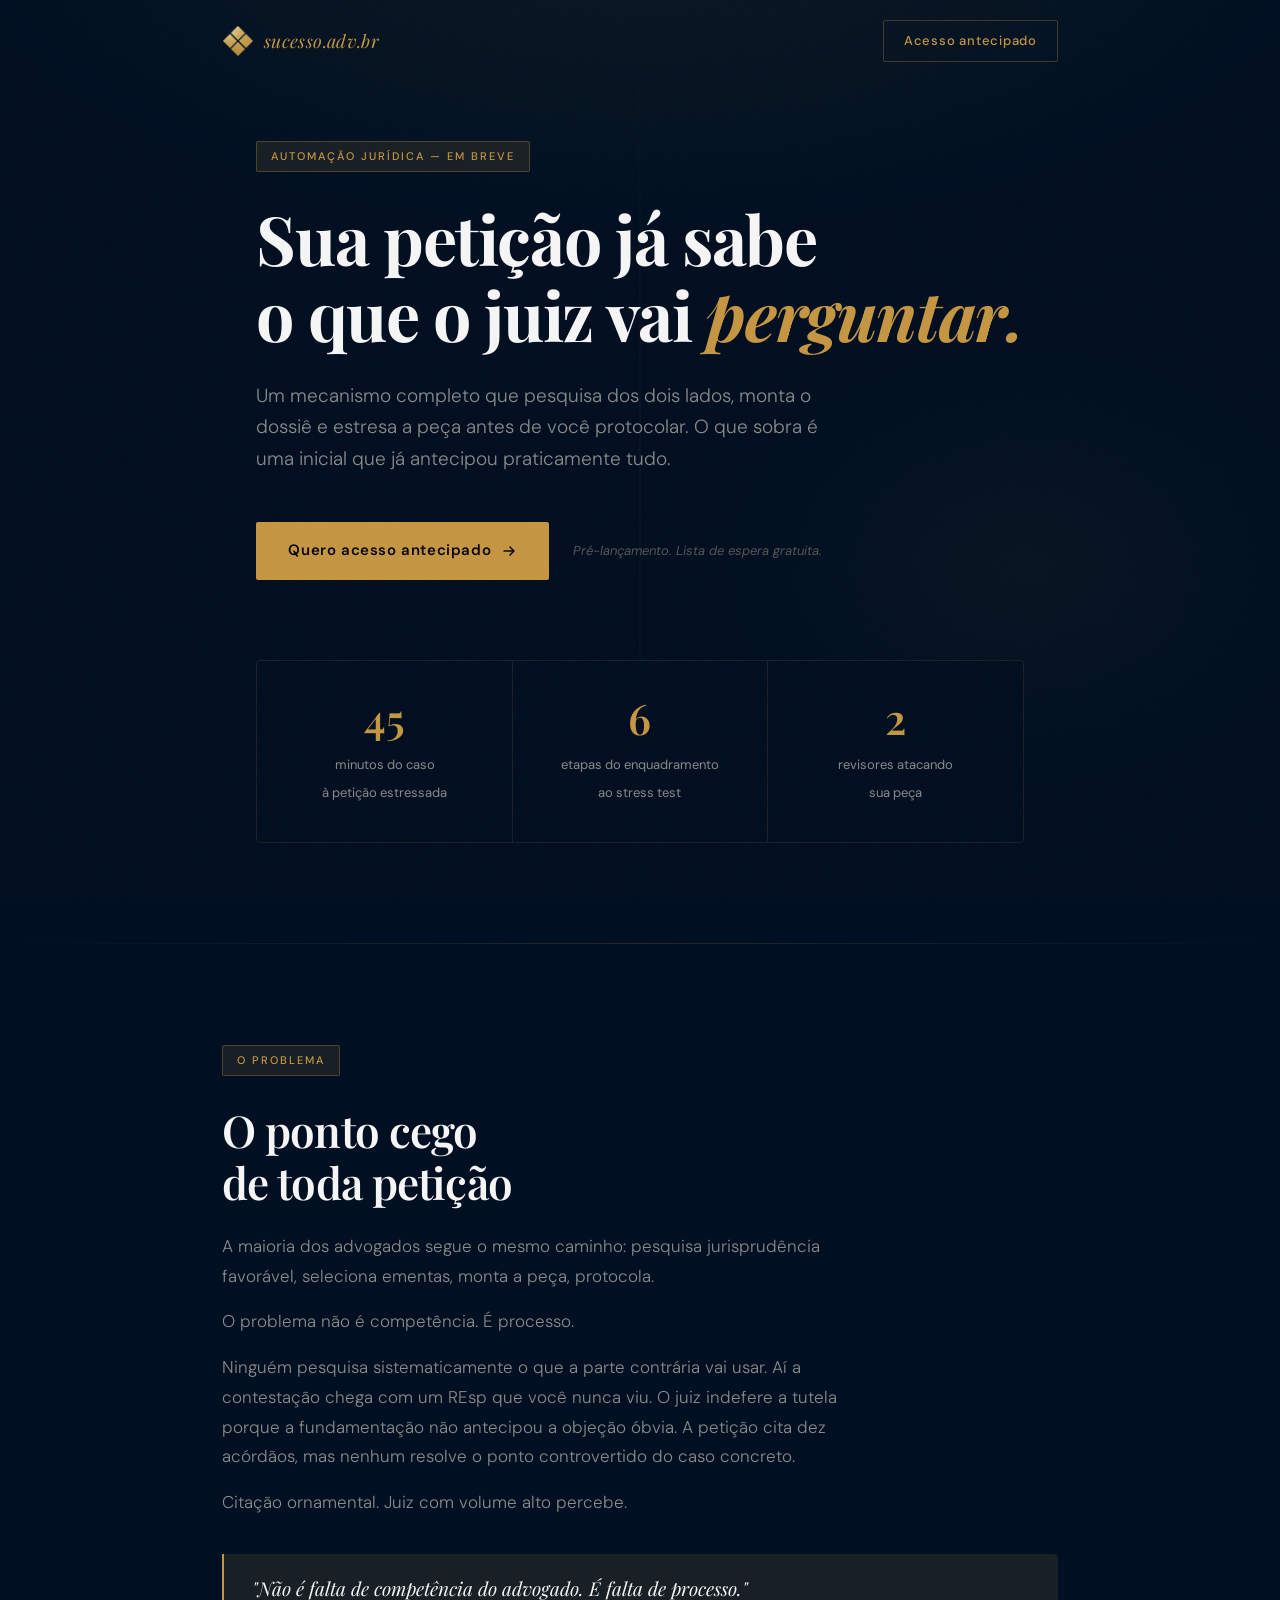
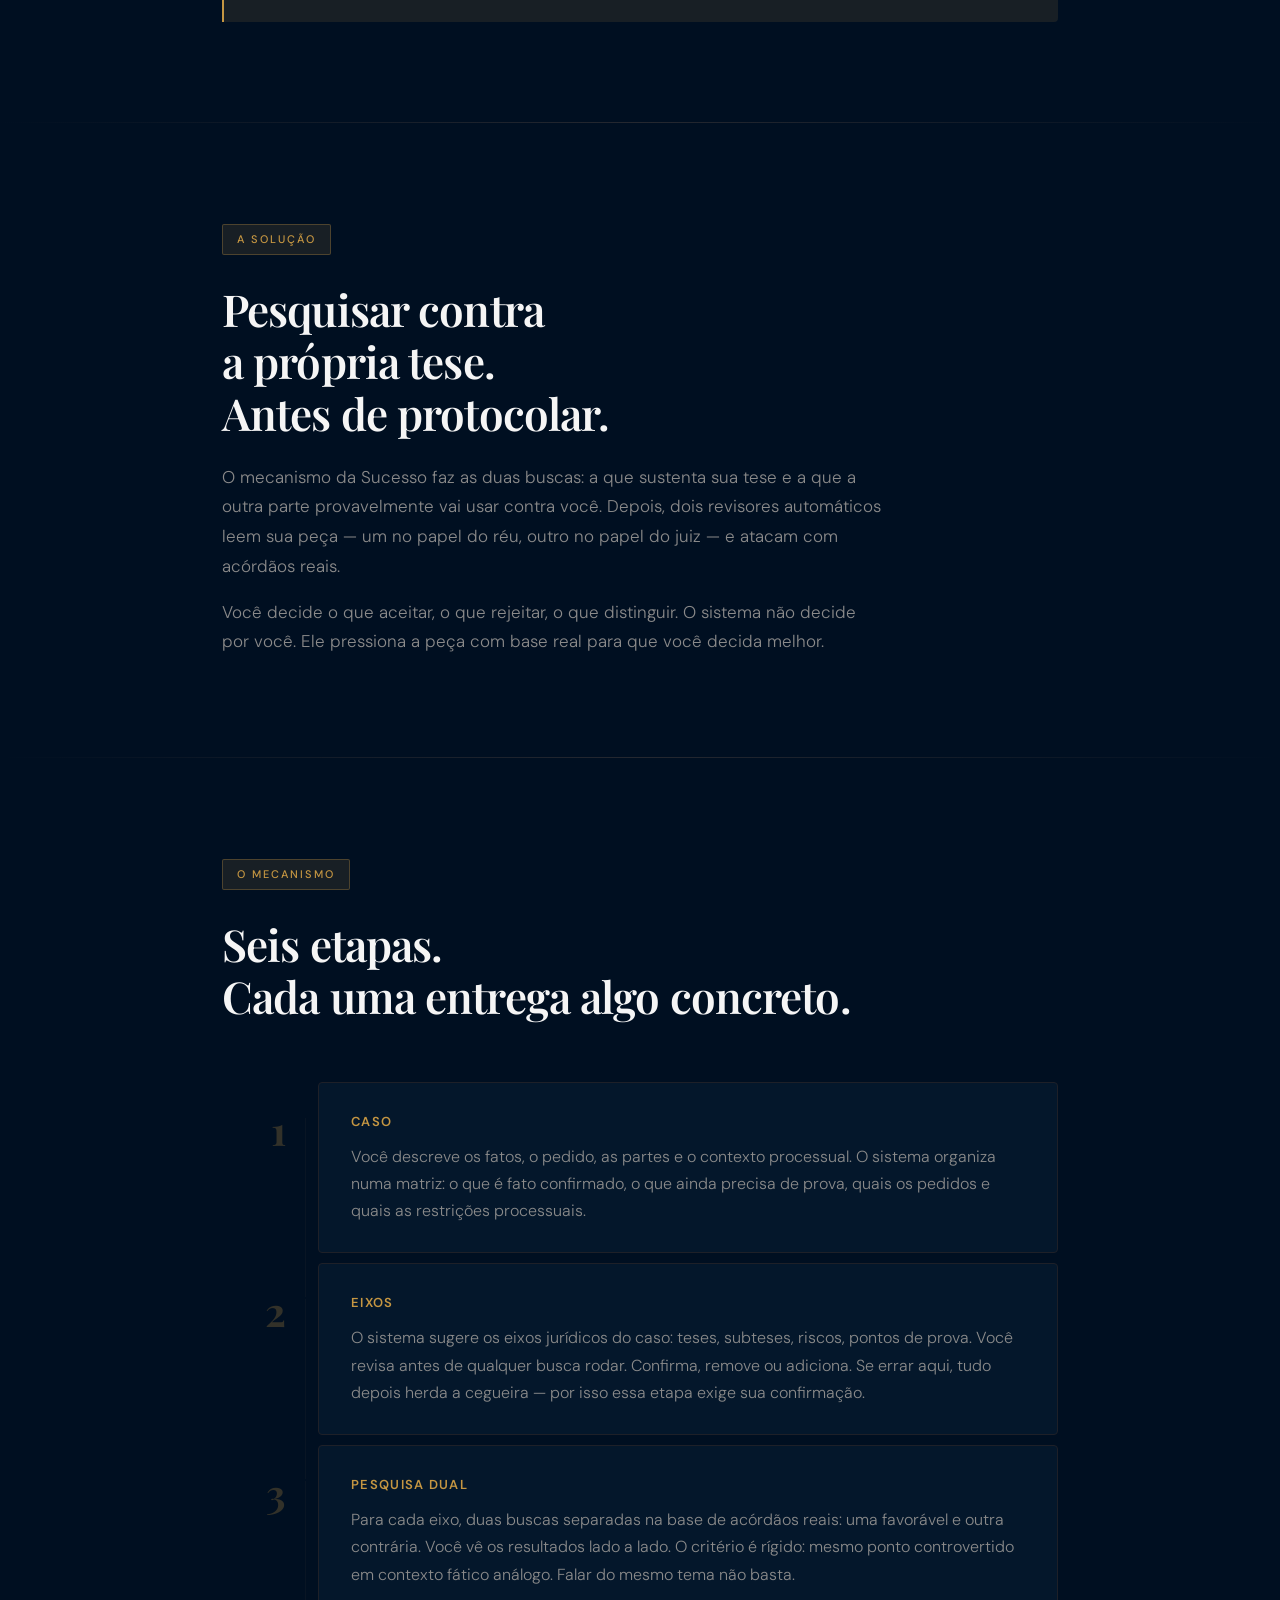
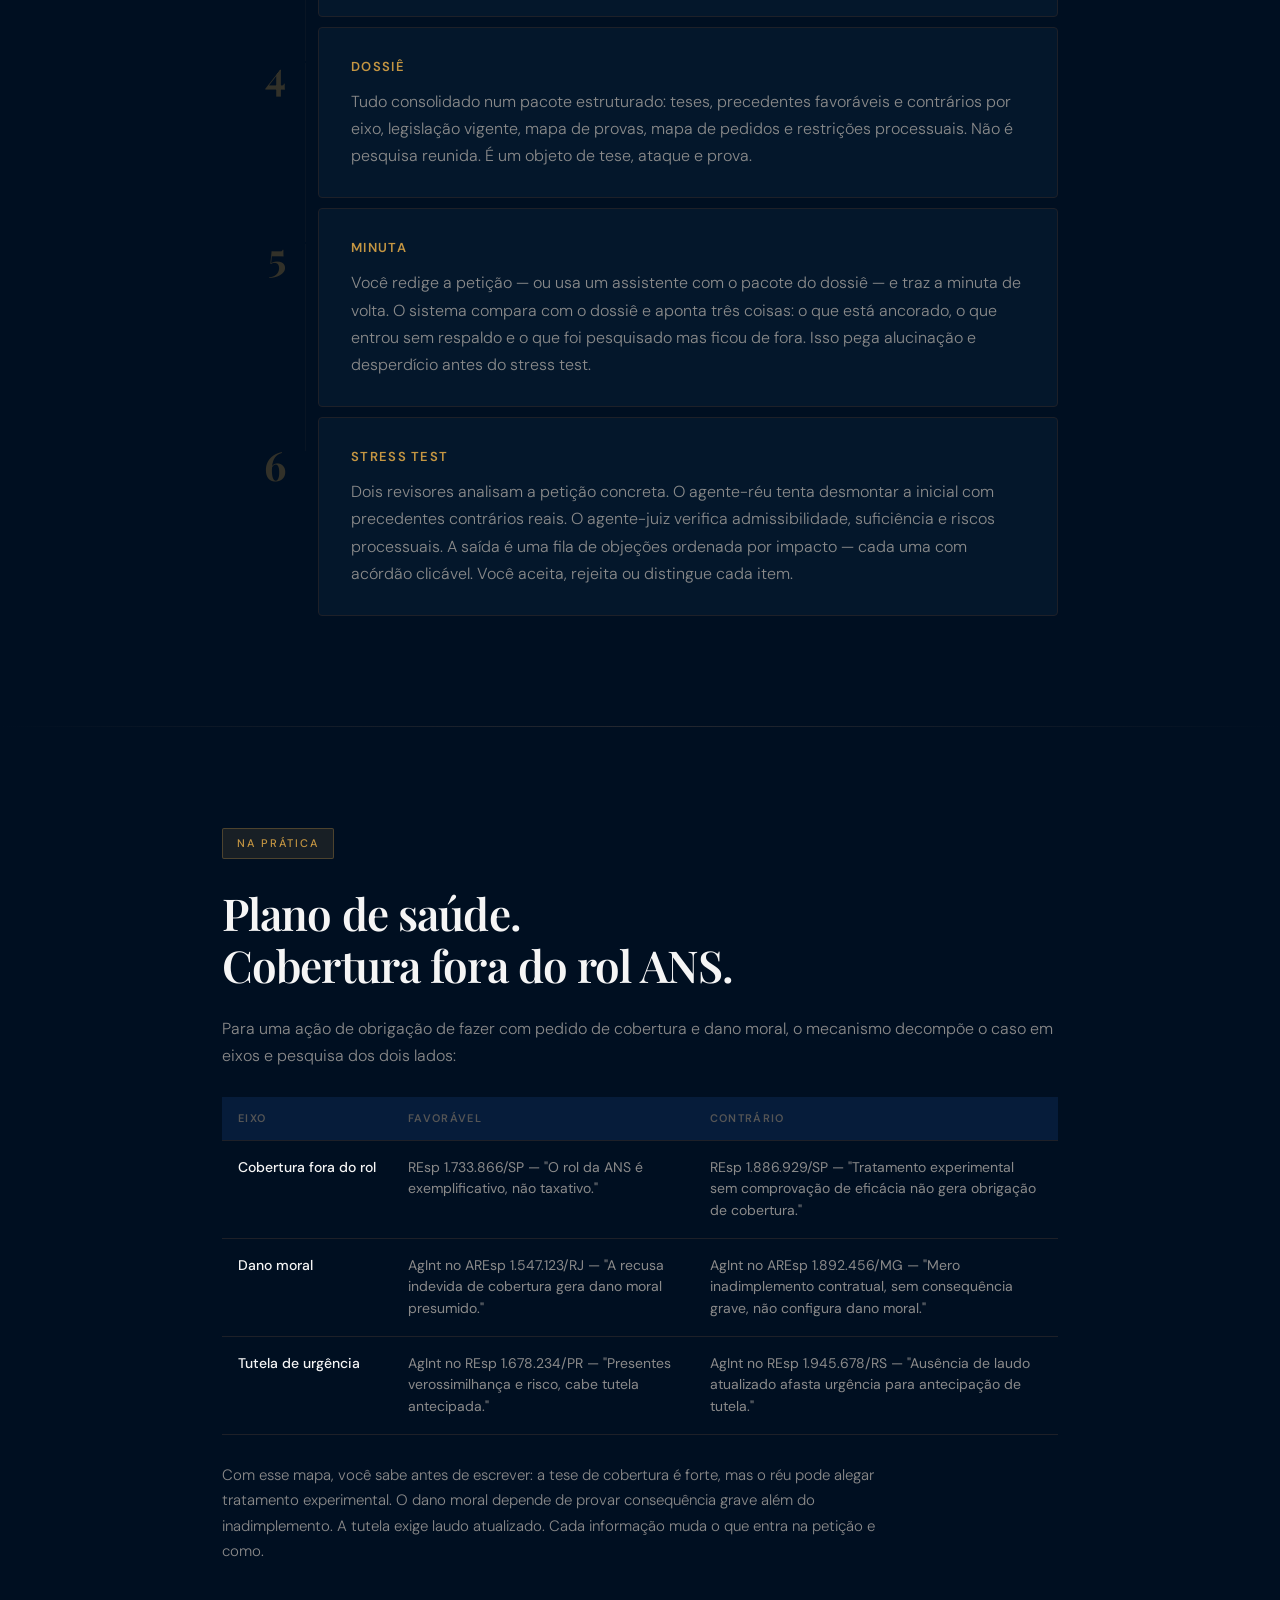
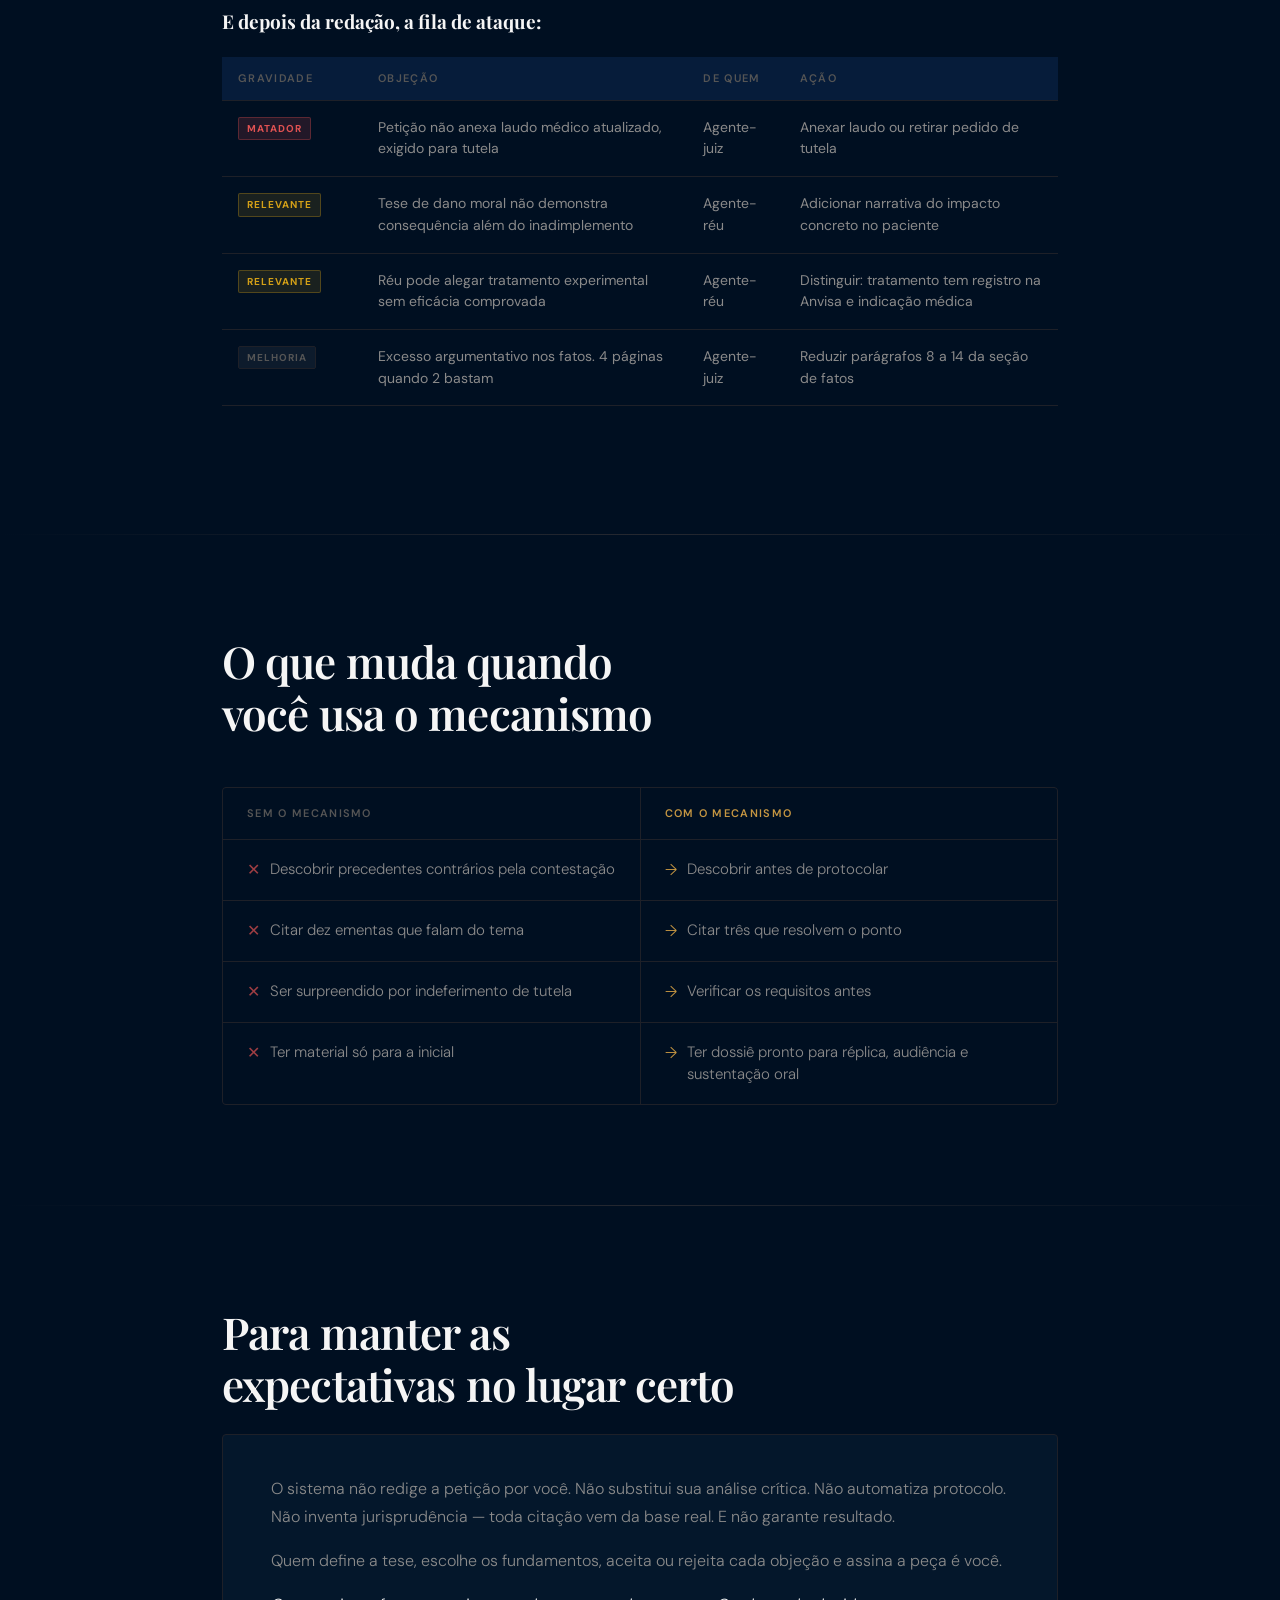
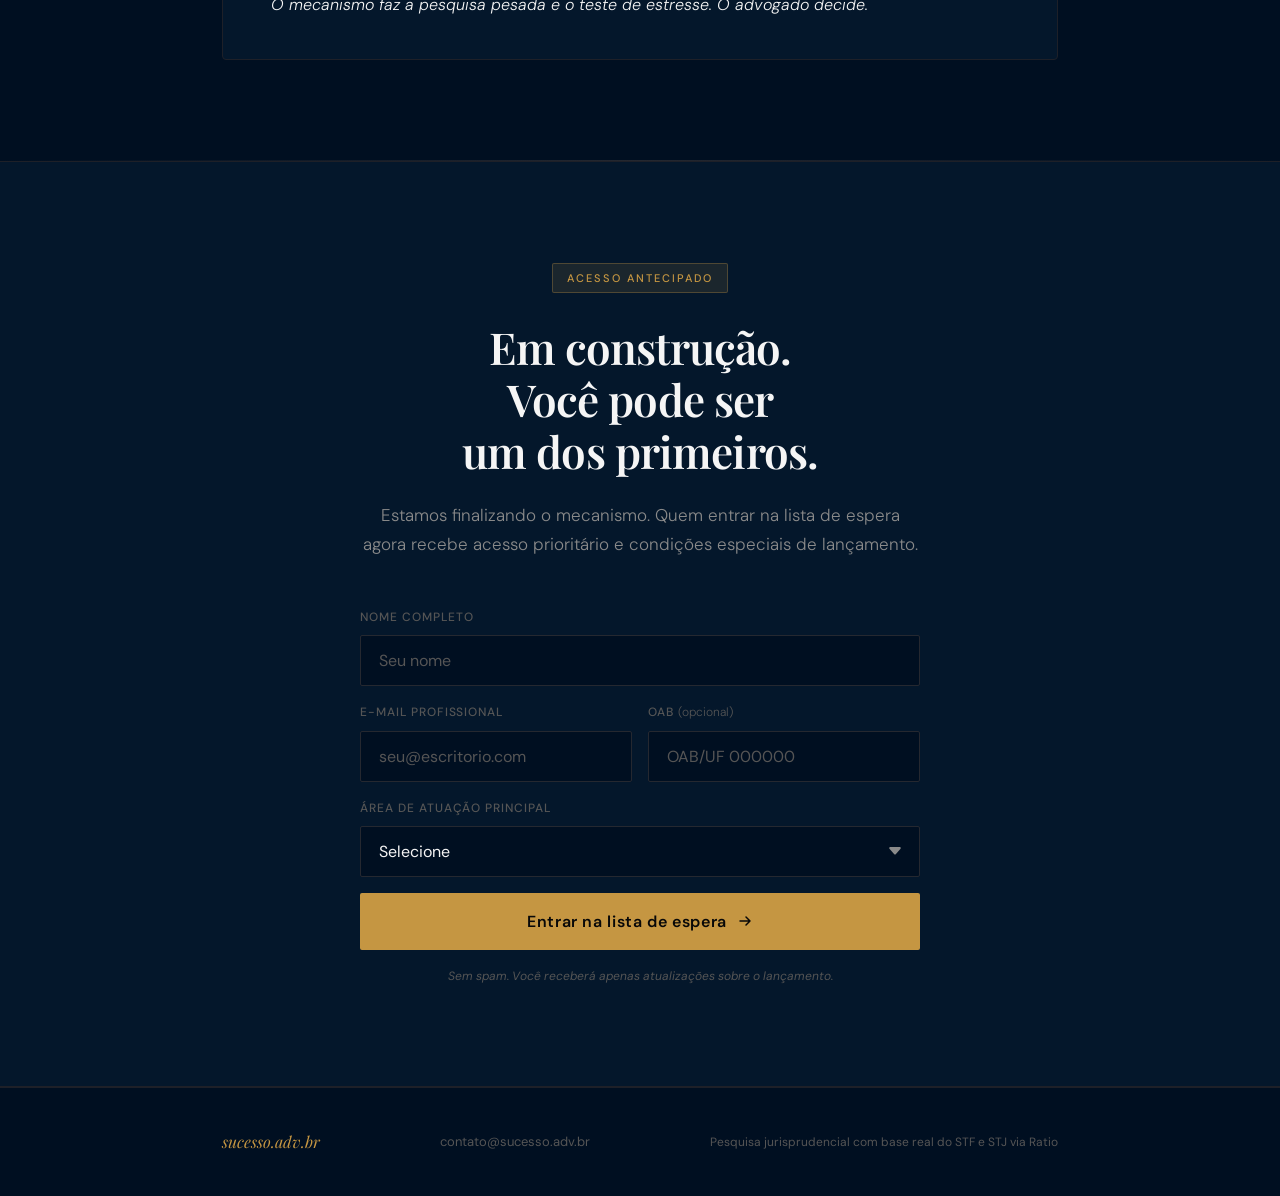
==== commit 1a4dbe20: "Juris migra para paleta-mae (navy+dourado), fix logo quebrada, home glow suavizado anti-chocolate" ====
--- a/juris/index.html
+++ b/juris/index.html
@@ -19,15 +19,15 @@
 <link href="https://fonts.googleapis.com/css2?family=Playfair+Display:ital,wght@0,400;0,600;0,700;1,400&family=DM+Sans:ital,opsz,wght@0,9..40,300;0,9..40,400;0,9..40,500;1,9..40,300&display=swap" rel="stylesheet">
 <style>
   :root {
-    --bg: #0A0A0A;
-    --bg-card: #111318;
-    --bg-card2: #13151B;
+    --bg: #000F21;
+    --bg-card: #04172B;
+    --bg-card2: #061C3A;
     --text: #F5F5F5;
     --text-muted: #8A8A8A;
     --text-dim: #555;
-    --gold: #C8A860;
-    --gold-dim: rgba(200,168,96,0.12);
-    --gold-border: rgba(200,168,96,0.3);
+    --gold: #C59642;
+    --gold-dim: rgba(197,150,66,0.12);
+    --gold-border: rgba(197,150,66,0.3);
     --red: #E05252;
     --amber: #D4A017;
     --border: #1E2028;
@@ -203,7 +203,7 @@
     cursor: pointer;
     transition: all 0.2s;
   }
-  .btn-primary:hover { background: #d4b563; transform: translateY(-1px); box-shadow: 0 8px 32px rgba(201,168,76,0.25); }
+  .btn-primary:hover { background: #E9BF63; transform: translateY(-1px); box-shadow: 0 8px 32px rgba(201,168,76,0.25); }
   .btn-primary svg { transition: transform 0.2s; }
   .btn-primary:hover svg { transform: translateX(4px); }
   .hero-note { font-size: 13px; color: var(--text-dim); font-style: italic; }
@@ -508,7 +508,7 @@
     letter-spacing: 0.04em;
     margin-top: 8px;
   }
-  .btn-form:hover { background: #d4b563; transform: translateY(-1px); box-shadow: 0 8px 32px rgba(201,168,76,0.2); }
+  .btn-form:hover { background: #E9BF63; transform: translateY(-1px); box-shadow: 0 8px 32px rgba(201,168,76,0.2); }
   .btn-form:disabled { opacity: 0.6; cursor: not-allowed; transform: none; }
   .form-fine {
     text-align: center;
@@ -579,7 +579,7 @@
 <!-- NAV -->
 <nav id="nav">
   <div class="container">
-    <a href="#" class="nav-logo"><img src="logo.png" alt="Sucesso para Advogados">sucesso.adv.br</a>
+    <a href="#" class="nav-logo"><img src="/logo.png" alt="Sucesso para Advogados">sucesso.adv.br</a>
     <a href="#waitlist" class="nav-cta">Acesso antecipado</a>
   </div>
 </nav>
